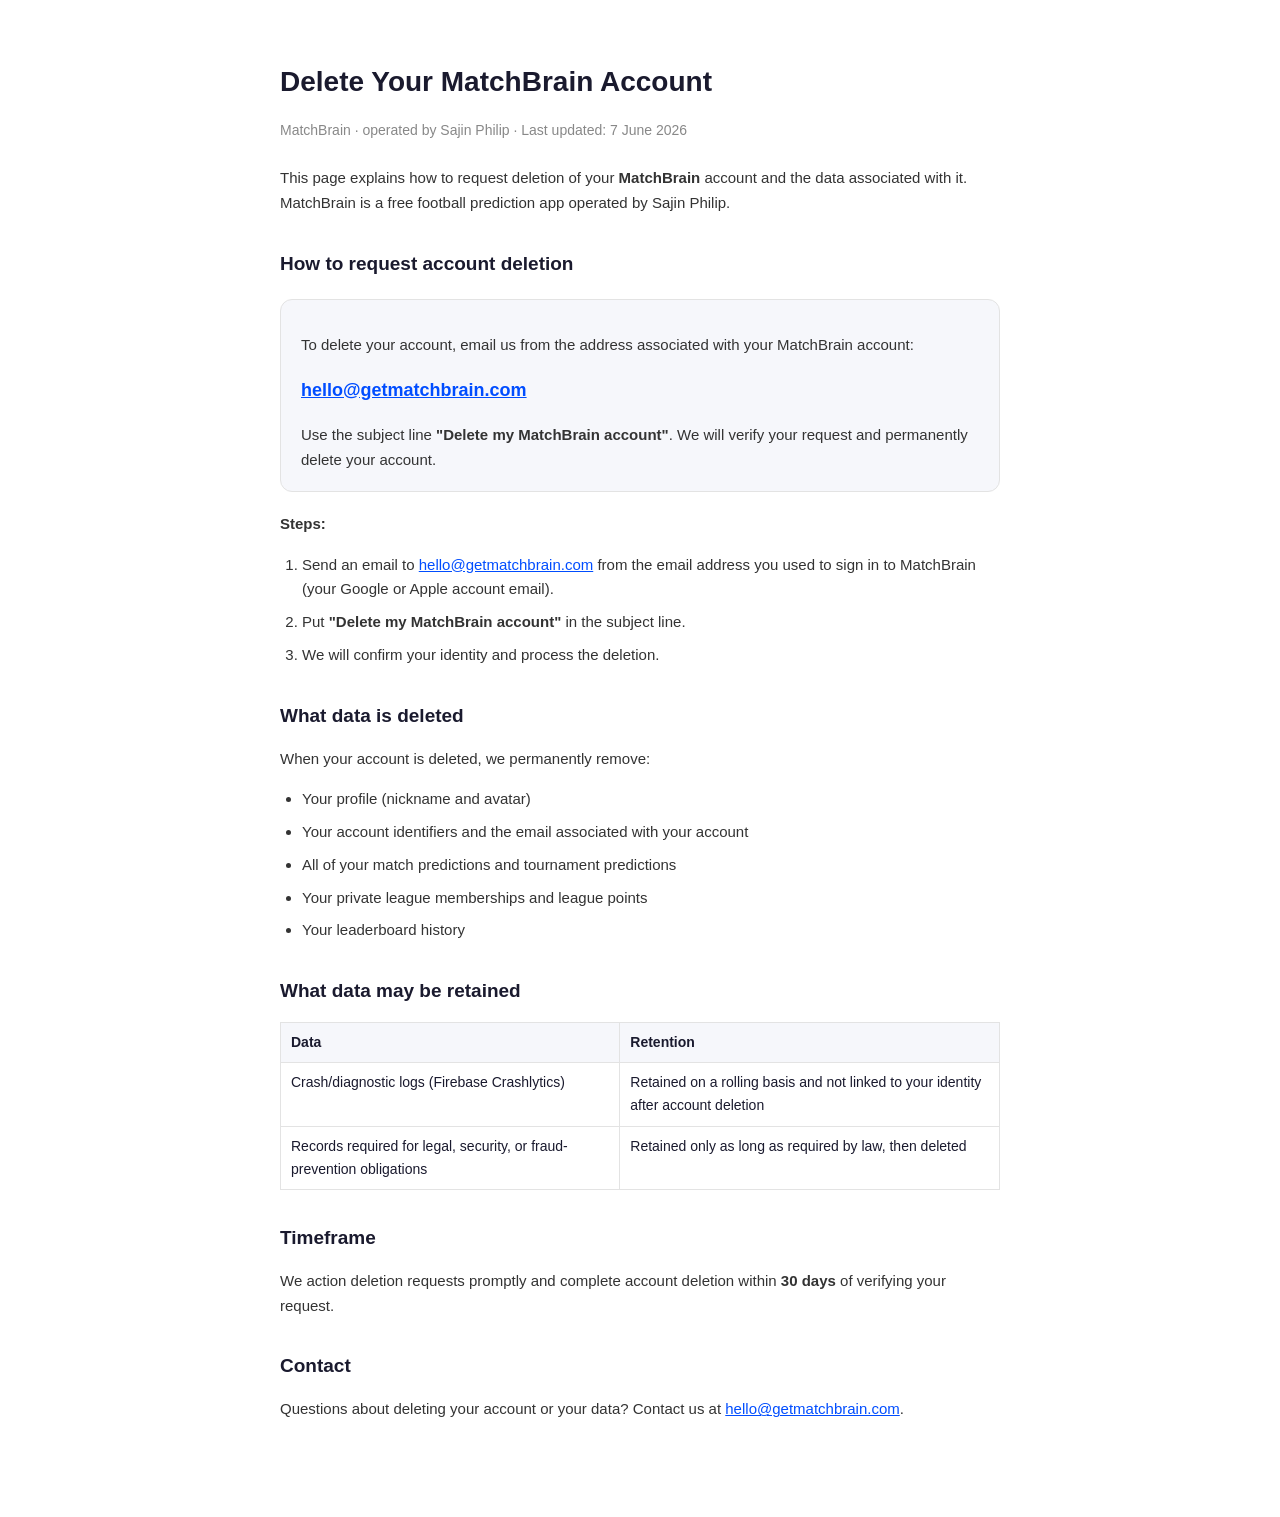
==== delete-account.html @ 0c8acd4b "Add account deletion request page (Google Play requirement)" ====
<!DOCTYPE html>
<html lang="en">
<head>
<meta charset="UTF-8">
<meta name="viewport" content="width=device-width, initial-scale=1.0">
<title>Delete Your Account — MatchBrain</title>
<style>
  body { font-family: -apple-system, BlinkMacSystemFont, "Segoe UI", Roboto, Helvetica, Arial, sans-serif; line-height: 1.65; color: #1a1a2e; max-width: 720px; margin: 0 auto; padding: 40px 24px 80px; }
  h1 { font-size: 28px; font-weight: 800; margin-bottom: 6px; }
  h2 { font-size: 19px; font-weight: 700; margin-top: 32px; }
  p, li { font-size: 15px; color: #333; }
  ul, ol { padding-left: 22px; }
  li { margin-bottom: 8px; }
  .meta { color: #888; font-size: 14px; margin-bottom: 24px; }
  a { color: #004DFF; }
  .box { background: #f6f7fb; border: 1px solid #e3e3e3; border-radius: 12px; padding: 18px 20px; margin: 20px 0; }
  .email { font-size: 18px; font-weight: 700; }
  table { border-collapse: collapse; width: 100%; margin: 14px 0; font-size: 14px; }
  th, td { border: 1px solid #e3e3e3; padding: 8px 10px; text-align: left; vertical-align: top; }
  th { background: #f6f7fb; font-weight: 700; }
</style>
</head>
<body>

<h1>Delete Your MatchBrain Account</h1>
<p class="meta">MatchBrain &middot; operated by Sajin Philip &middot; Last updated: 7 June 2026</p>

<p>This page explains how to request deletion of your <strong>MatchBrain</strong> account and the data associated with it. MatchBrain is a free football prediction app operated by Sajin Philip.</p>

<h2>How to request account deletion</h2>
<div class="box">
  <p>To delete your account, email us from the address associated with your MatchBrain account:</p>
  <p class="email"><a href="mailto:hello@getmatchbrain.com?subject=Delete%20my%20MatchBrain%20account">hello@getmatchbrain.com</a></p>
  <p style="margin-bottom:0;">Use the subject line <strong>"Delete my MatchBrain account"</strong>. We will verify your request and permanently delete your account.</p>
</div>

<p><strong>Steps:</strong></p>
<ol>
  <li>Send an email to <a href="mailto:hello@getmatchbrain.com">hello@getmatchbrain.com</a> from the email address you used to sign in to MatchBrain (your Google or Apple account email).</li>
  <li>Put <strong>"Delete my MatchBrain account"</strong> in the subject line.</li>
  <li>We will confirm your identity and process the deletion.</li>
</ol>

<h2>What data is deleted</h2>
<p>When your account is deleted, we permanently remove:</p>
<ul>
  <li>Your profile (nickname and avatar)</li>
  <li>Your account identifiers and the email associated with your account</li>
  <li>All of your match predictions and tournament predictions</li>
  <li>Your private league memberships and league points</li>
  <li>Your leaderboard history</li>
</ul>

<h2>What data may be retained</h2>
<table>
  <tr><th>Data</th><th>Retention</th></tr>
  <tr><td>Crash/diagnostic logs (Firebase Crashlytics)</td><td>Retained on a rolling basis and not linked to your identity after account deletion</td></tr>
  <tr><td>Records required for legal, security, or fraud-prevention obligations</td><td>Retained only as long as required by law, then deleted</td></tr>
</table>

<h2>Timeframe</h2>
<p>We action deletion requests promptly and complete account deletion within <strong>30 days</strong> of verifying your request.</p>

<h2>Contact</h2>
<p>Questions about deleting your account or your data? Contact us at <a href="mailto:hello@getmatchbrain.com">hello@getmatchbrain.com</a>.</p>

</body>
</html>
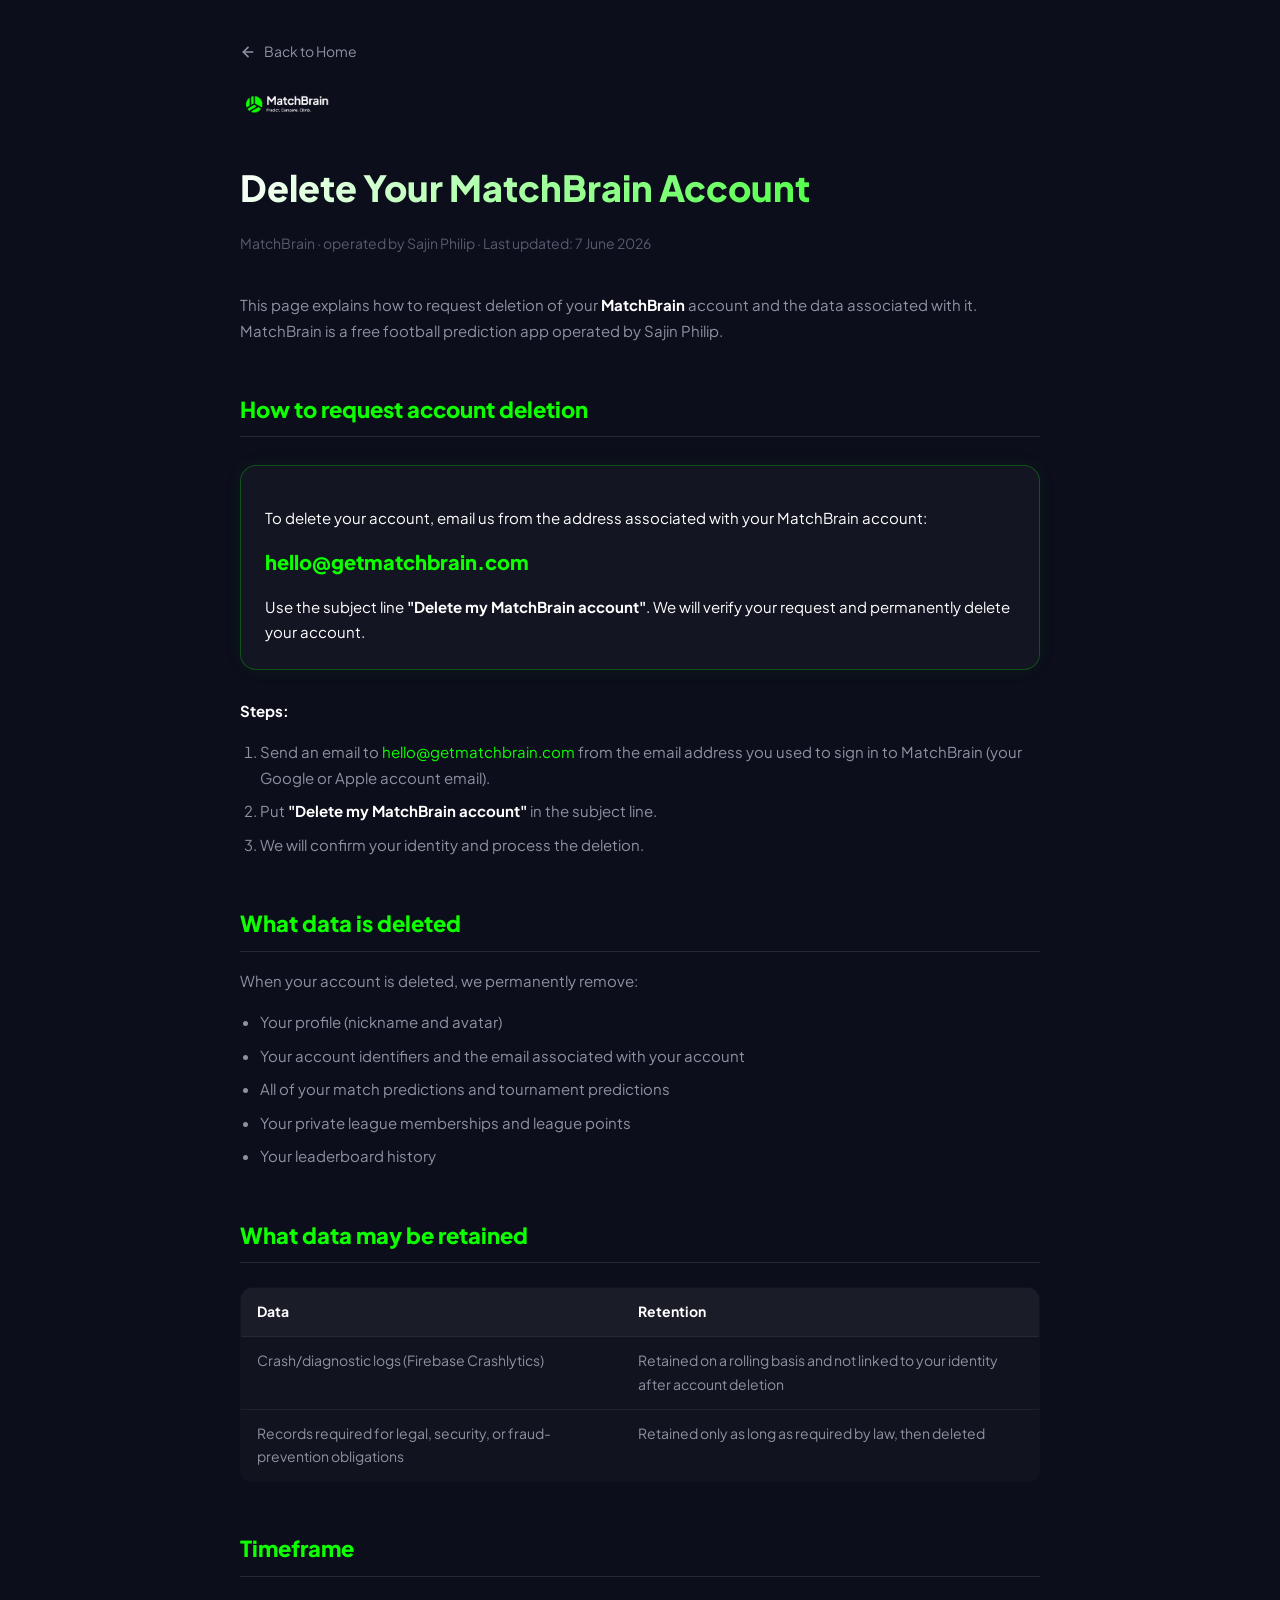
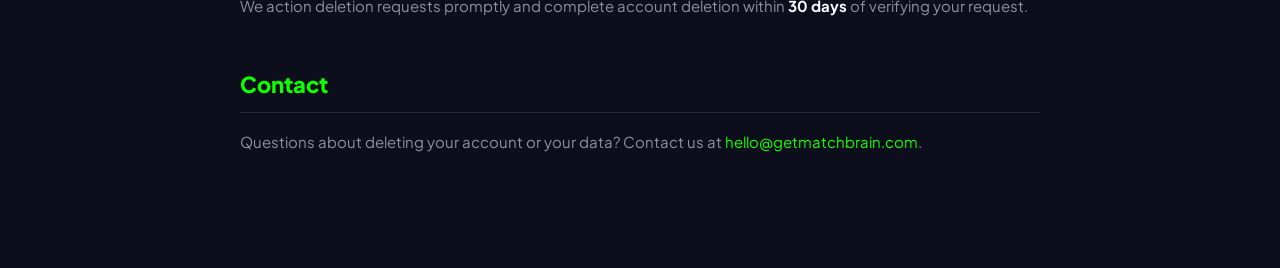
==== commit 1962fee3: "Redesign website to match mobile-first screenshot layout with Plus Jakarta Sans font" ====
--- a/delete-account.html
+++ b/delete-account.html
@@ -5,22 +5,148 @@
 <meta name="viewport" content="width=device-width, initial-scale=1.0">
 <title>Delete Your Account — MatchBrain</title>
 <style>
-  body { font-family: -apple-system, BlinkMacSystemFont, "Segoe UI", Roboto, Helvetica, Arial, sans-serif; line-height: 1.65; color: #1a1a2e; max-width: 720px; margin: 0 auto; padding: 40px 24px 80px; }
-  h1 { font-size: 28px; font-weight: 800; margin-bottom: 6px; }
-  h2 { font-size: 19px; font-weight: 700; margin-top: 32px; }
-  p, li { font-size: 15px; color: #333; }
-  ul, ol { padding-left: 22px; }
-  li { margin-bottom: 8px; }
-  .meta { color: #888; font-size: 14px; margin-bottom: 24px; }
-  a { color: #004DFF; }
-  .box { background: #f6f7fb; border: 1px solid #e3e3e3; border-radius: 12px; padding: 18px 20px; margin: 20px 0; }
-  .email { font-size: 18px; font-weight: 700; }
-  table { border-collapse: collapse; width: 100%; margin: 14px 0; font-size: 14px; }
-  th, td { border: 1px solid #e3e3e3; padding: 8px 10px; text-align: left; vertical-align: top; }
-  th { background: #f6f7fb; font-weight: 700; }
+  @import url('https://fonts.googleapis.com/css2?family=Plus+Jakarta+Sans:wght@300;400;500;600;700;800;900&display=swap');
+  body {
+    font-family: 'Plus Jakarta Sans', -apple-system, BlinkMacSystemFont, "Segoe UI", Roboto, sans-serif;
+    line-height: 1.7;
+    background-color: #0C0E1B;
+    color: #FFFFFF;
+    max-width: 800px;
+    margin: 0 auto;
+    padding: 40px 24px 100px;
+  }
+  .header-logo {
+    display: block;
+    margin-bottom: 30px;
+  }
+  .header-logo img {
+    height: 32px;
+    width: auto;
+  }
+  h1 {
+    font-size: 36px;
+    font-weight: 900;
+    margin-bottom: 6px;
+    background: linear-gradient(135deg, #FFFFFF, #0DFF00);
+    -webkit-background-clip: text;
+    -webkit-text-fill-color: transparent;
+    background-clip: text;
+  }
+  h2 {
+    font-size: 22px;
+    font-weight: 800;
+    margin-top: 48px;
+    margin-bottom: 16px;
+    color: #0DFF00;
+    border-bottom: 1px solid rgba(255, 255, 255, 0.1);
+    padding-bottom: 8px;
+  }
+  p, li {
+    font-size: 15px;
+    color: #8F91A2;
+    margin-bottom: 14px;
+  }
+  strong {
+    color: #FFFFFF;
+  }
+  ul, ol {
+    padding-left: 20px;
+    margin-bottom: 24px;
+  }
+  li {
+    margin-bottom: 8px;
+  }
+  .meta {
+    color: #575A6E;
+    font-size: 14px;
+    margin-bottom: 36px;
+  }
+  a {
+    color: #0DFF00;
+    text-decoration: none;
+    transition: all 0.3s ease;
+  }
+  a:hover {
+    text-decoration: underline;
+    color: #FFFFFF;
+  }
+  .box {
+    background: rgba(255, 255, 255, 0.03);
+    border: 1px solid rgba(13, 255, 0, 0.25);
+    box-shadow: 0 0 20px rgba(13, 255, 0, 0.05);
+    border-radius: 16px;
+    padding: 24px;
+    margin: 28px 0;
+  }
+  .box p {
+    color: #FFFFFF;
+  }
+  .email {
+    font-size: 20px;
+    font-weight: 800;
+    margin: 12px 0;
+  }
+  .email a {
+    color: #0DFF00;
+  }
+  .email a:hover {
+    color: #FFFFFF;
+  }
+  .back-btn {
+    display: inline-flex;
+    align-items: center;
+    gap: 8px;
+    color: #8F91A2;
+    text-decoration: none;
+    font-size: 14px;
+    margin-bottom: 24px;
+    transition: all 0.3s ease;
+  }
+  .back-btn:hover {
+    color: #0DFF00;
+  }
+  table {
+    border-collapse: collapse;
+    width: 100%;
+    margin: 24px 0;
+    font-size: 14px;
+    background: rgba(255, 255, 255, 0.02);
+    border-radius: 12px;
+    overflow: hidden;
+    border: 1px solid rgba(255, 255, 255, 0.06);
+  }
+  th, td {
+    padding: 12px 16px;
+    text-align: left;
+    vertical-align: top;
+    border-bottom: 1px solid rgba(255, 255, 255, 0.06);
+  }
+  th {
+    background: rgba(255, 255, 255, 0.04);
+    font-weight: 700;
+    color: #FFFFFF;
+  }
+  tr:last-child td {
+    border-bottom: none;
+  }
+  td {
+    color: #8F91A2;
+  }
 </style>
 </head>
 <body>
+
+<a href="index.html" class="back-btn">
+  <svg width="16" height="16" viewBox="0 0 24 24" fill="none" stroke="currentColor" stroke-width="2.5" stroke-linecap="round" stroke-linejoin="round">
+    <line x1="19" y1="12" x2="5" y2="12"></line>
+    <polyline points="12 19 5 12 12 5"></polyline>
+  </svg>
+  Back to Home
+</a>
+
+<a href="index.html" class="header-logo">
+  <img src="Images/Logo on dark bg.png" alt="MatchBrain Logo">
+</a>
 
 <h1>Delete Your MatchBrain Account</h1>
 <p class="meta">MatchBrain &middot; operated by Sajin Philip &middot; Last updated: 7 June 2026</p>
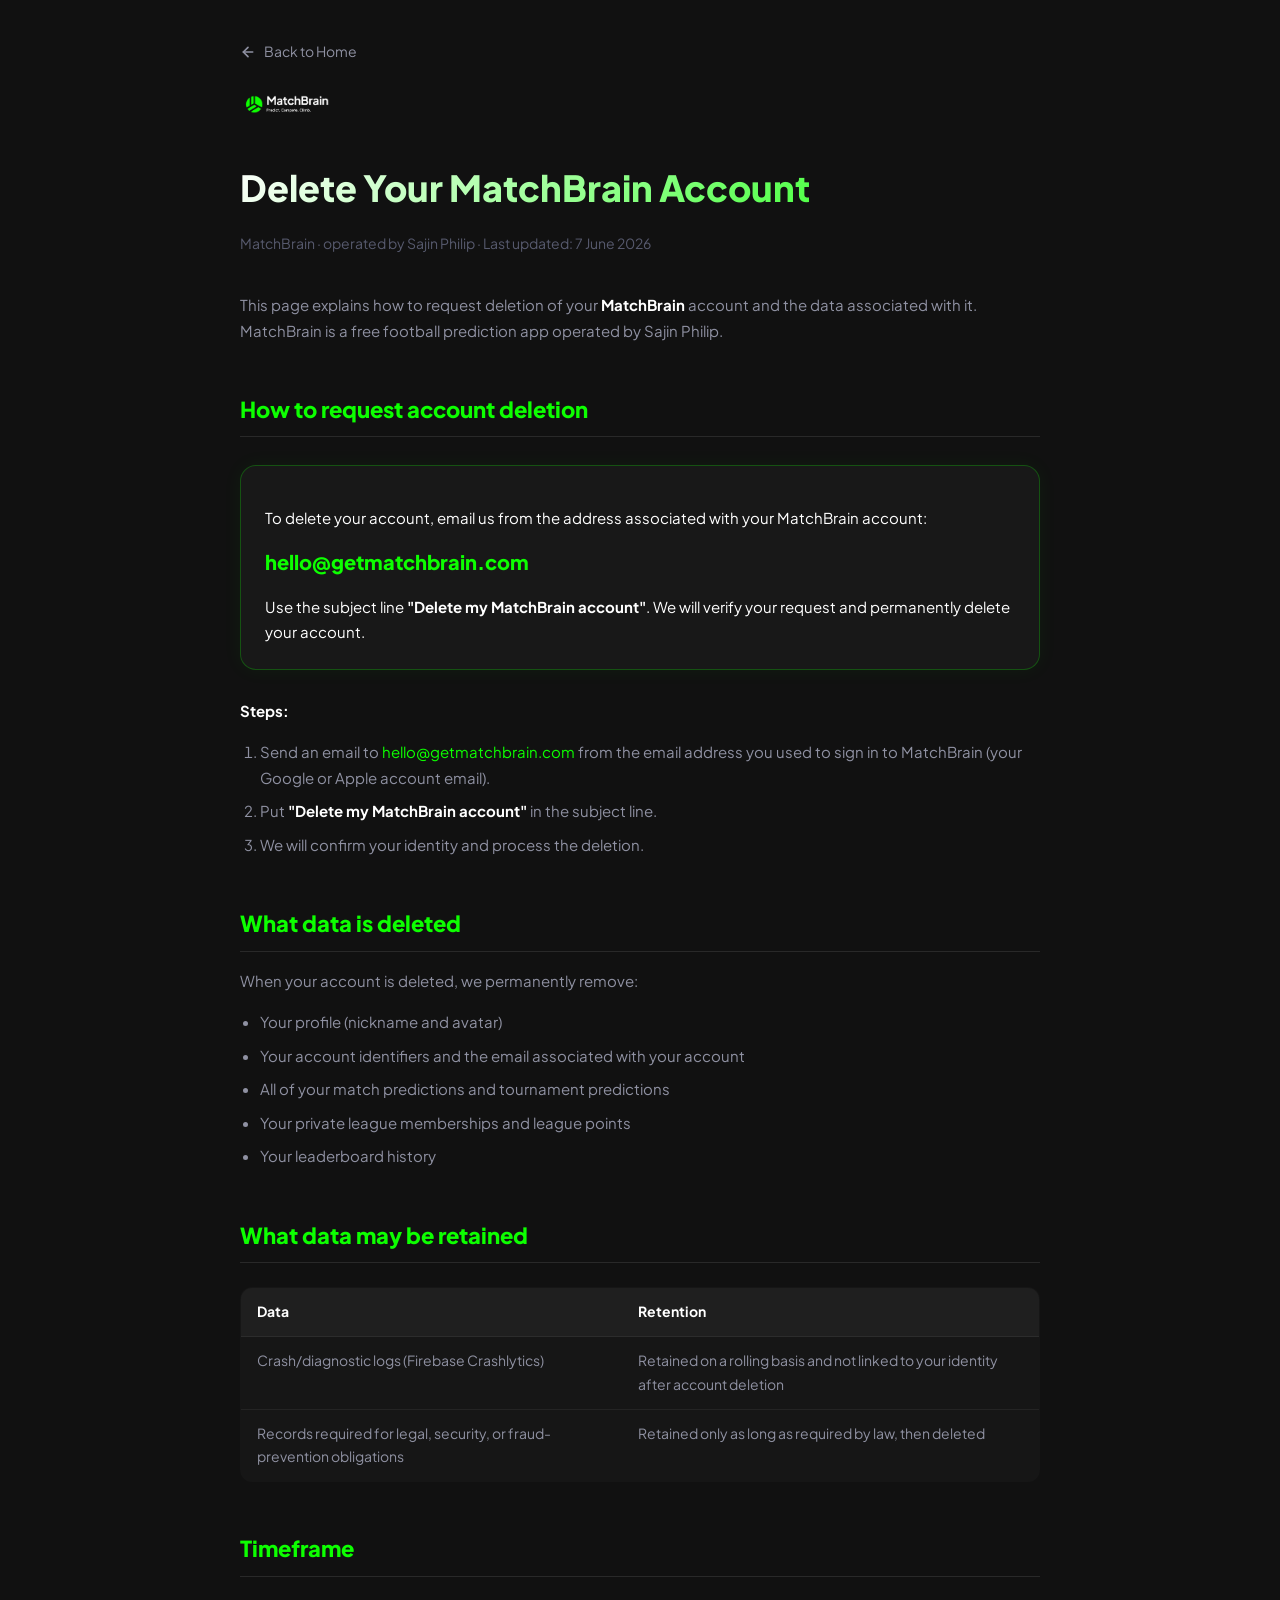
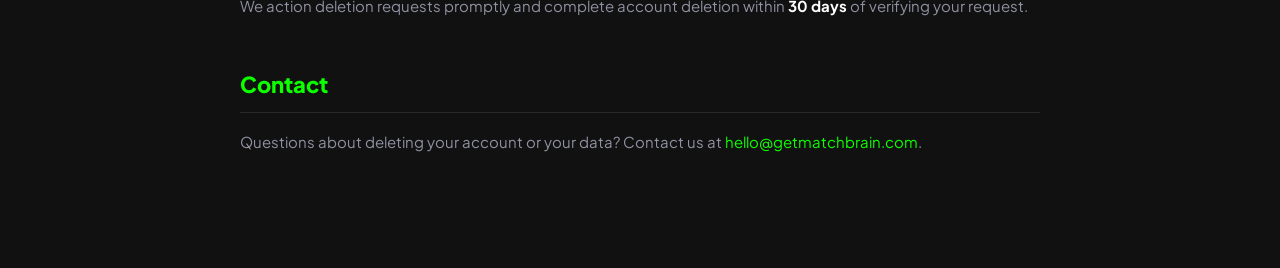
==== commit 5593508f: "Refine layout: use dark grey background, make stadium image 100% on mobile, remove column icons and " ====
--- a/delete-account.html
+++ b/delete-account.html
@@ -9,7 +9,7 @@
   body {
     font-family: 'Plus Jakarta Sans', -apple-system, BlinkMacSystemFont, "Segoe UI", Roboto, sans-serif;
     line-height: 1.7;
-    background-color: #0C0E1B;
+    background-color: #111111;
     color: #FFFFFF;
     max-width: 800px;
     margin: 0 auto;
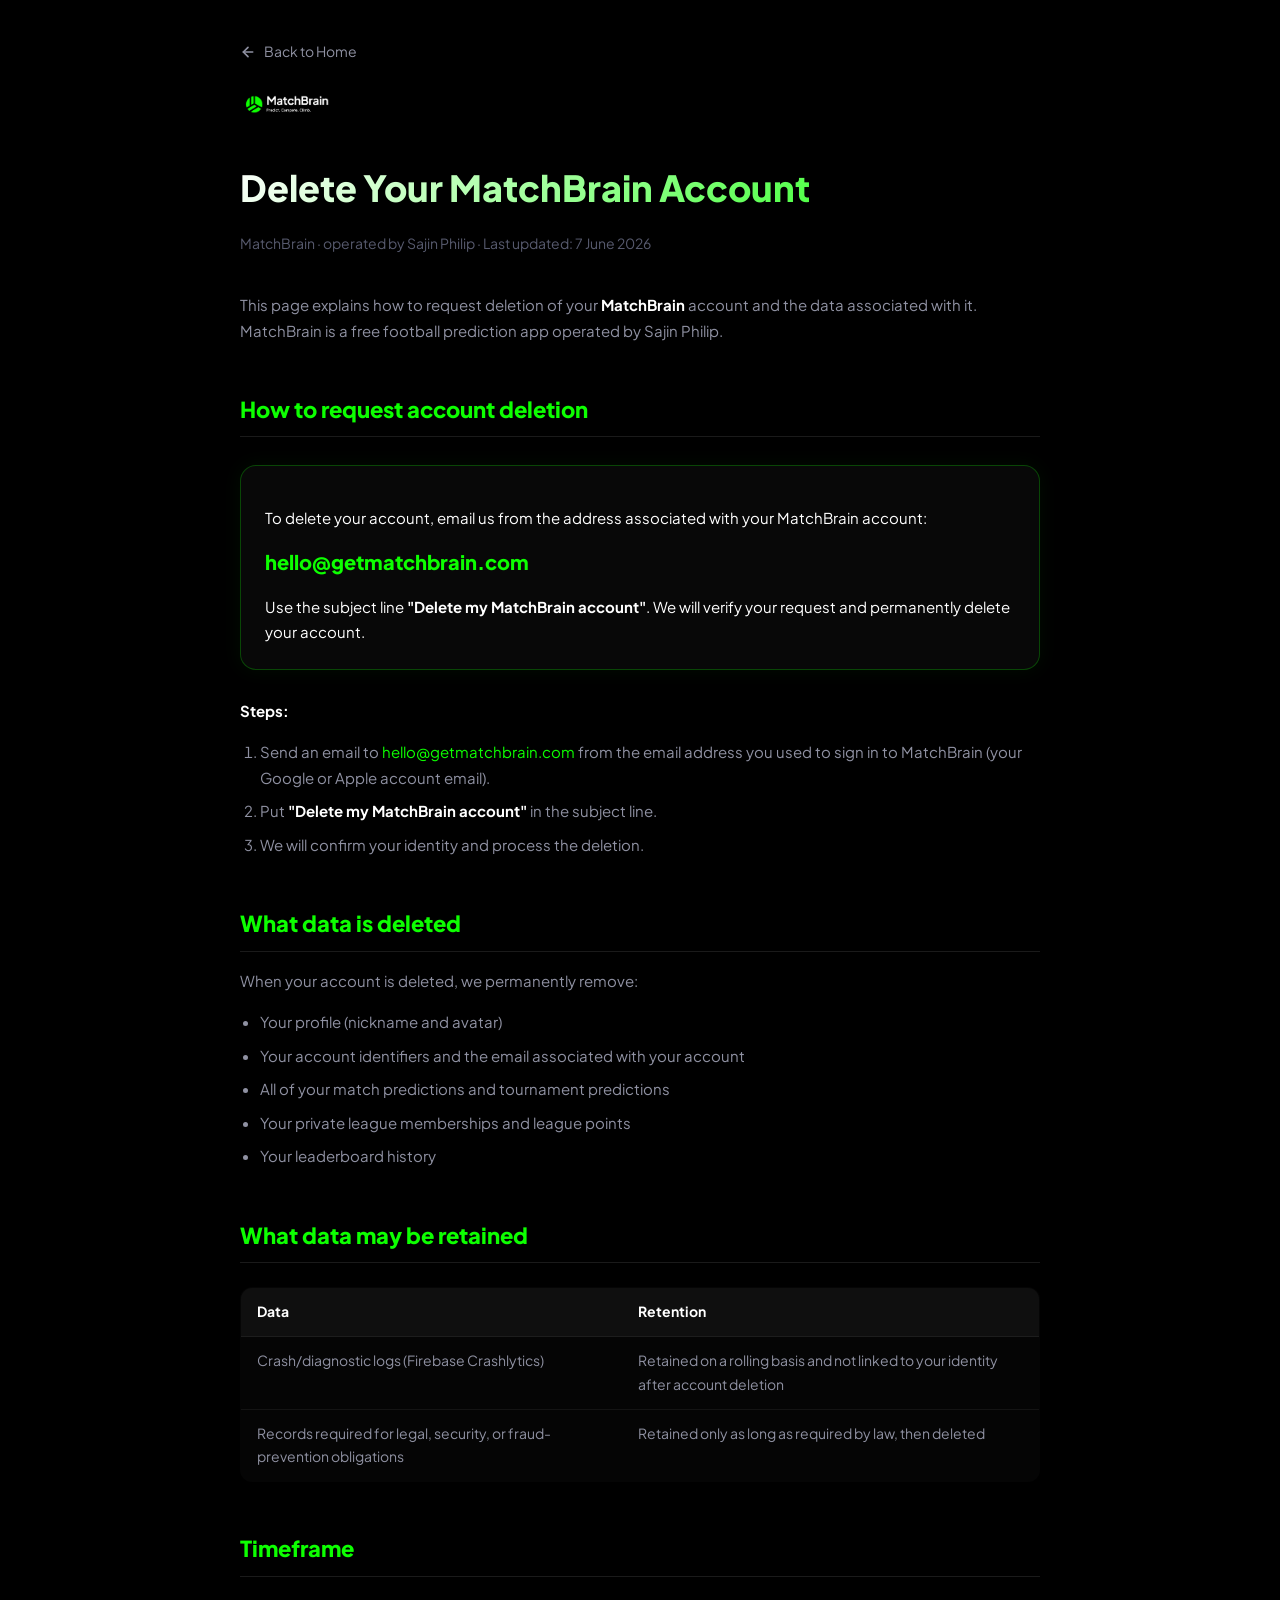
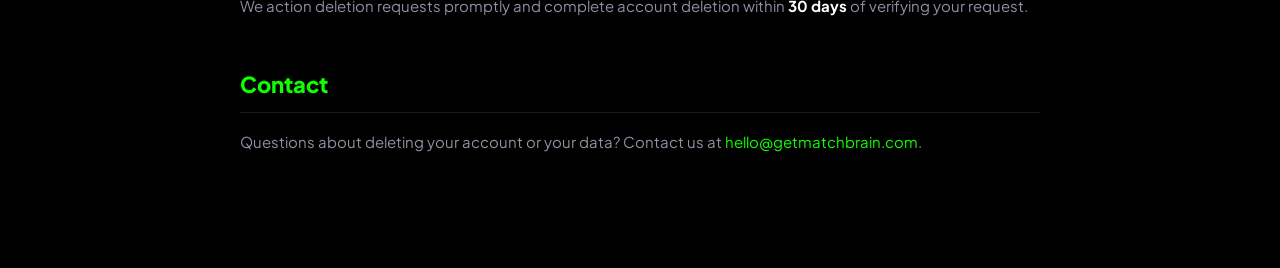
==== commit 827069f1: "Set global background color to #000000 (pure black) in all pages" ====
--- a/delete-account.html
+++ b/delete-account.html
@@ -9,7 +9,7 @@
   body {
     font-family: 'Plus Jakarta Sans', -apple-system, BlinkMacSystemFont, "Segoe UI", Roboto, sans-serif;
     line-height: 1.7;
-    background-color: #111111;
+    background-color: #000000;
     color: #FFFFFF;
     max-width: 800px;
     margin: 0 auto;
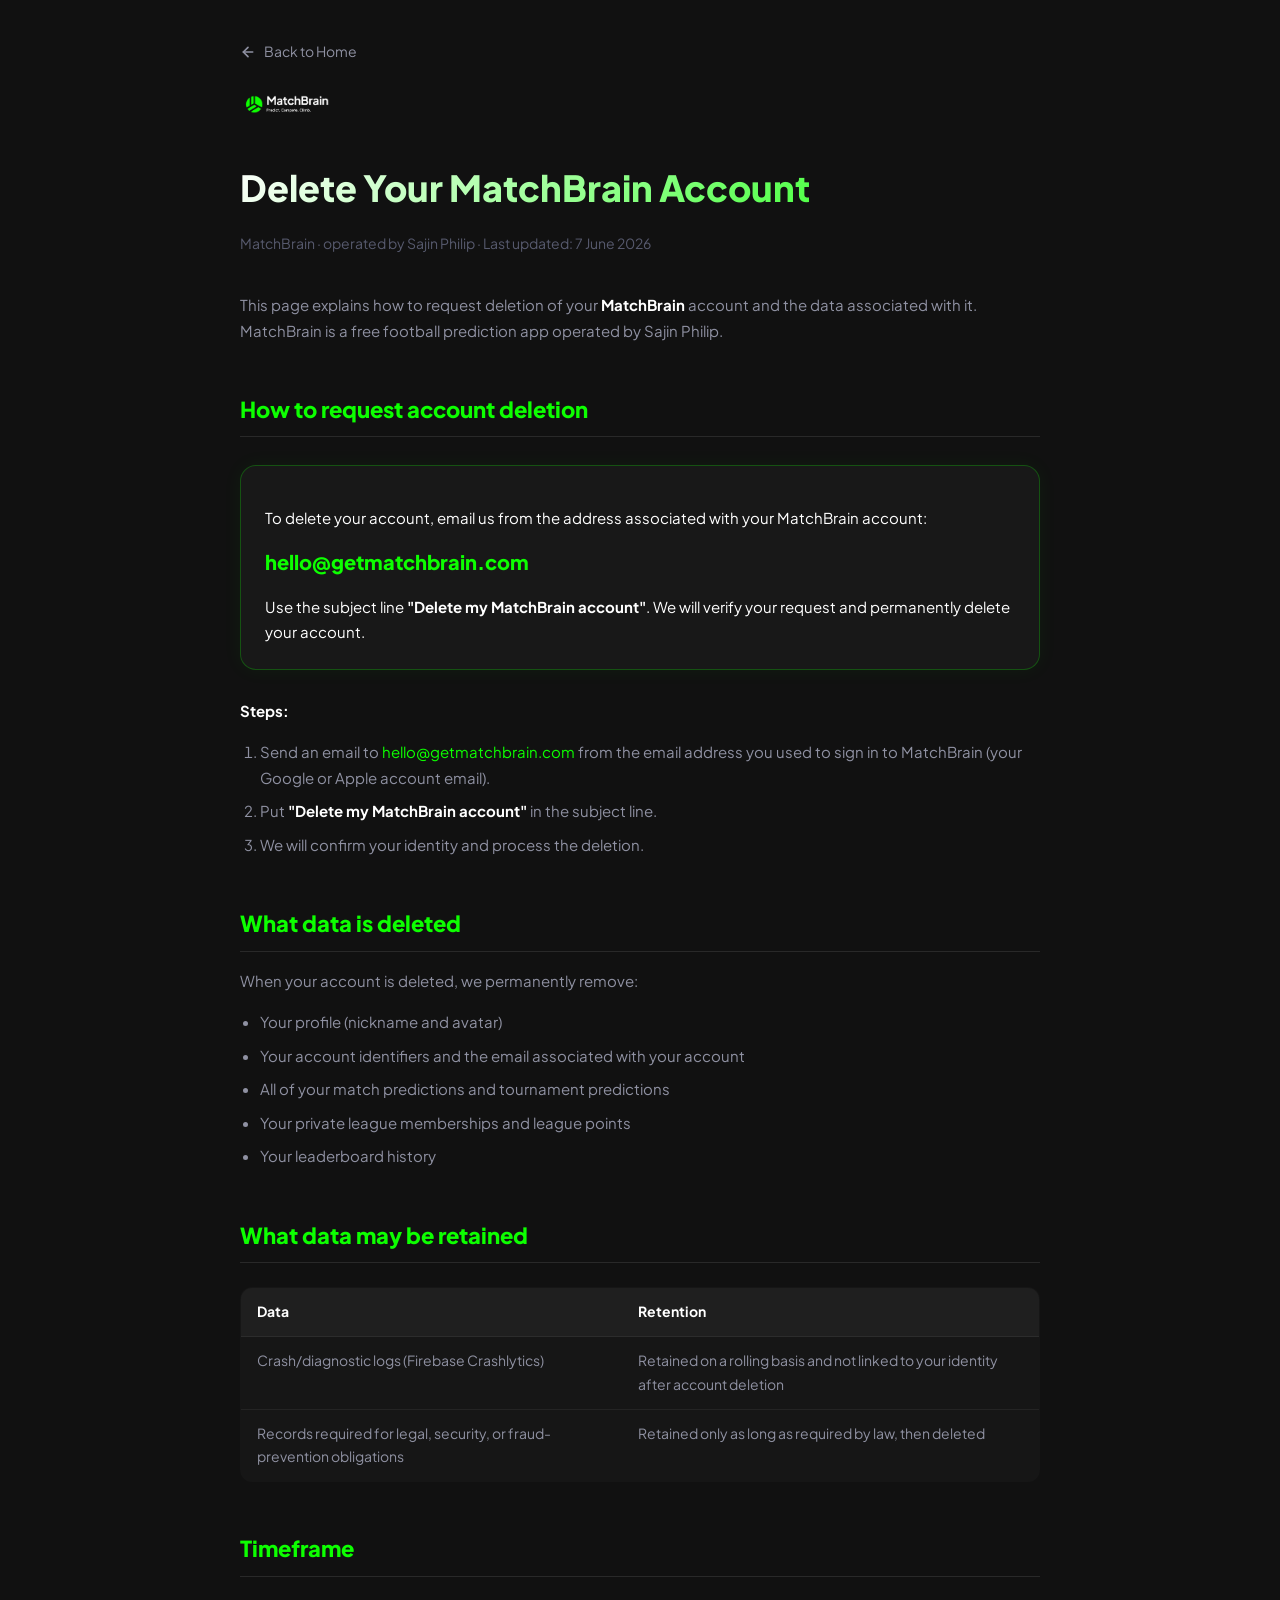
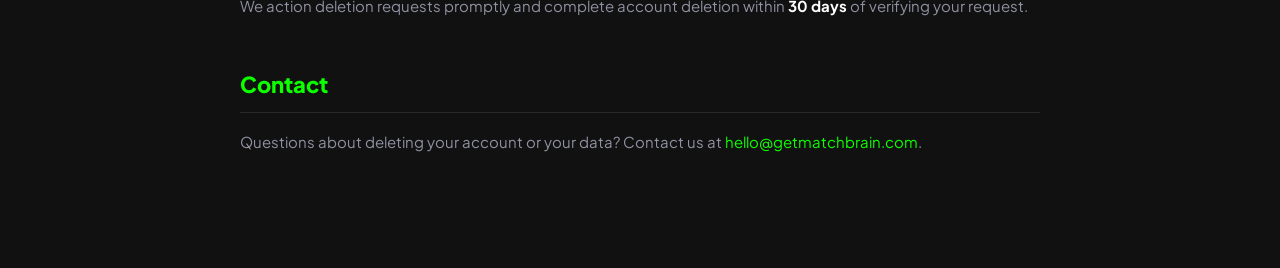
==== commit 30e0b70c: "Revert background color back to #111111 (dark grey) on all pages" ====
--- a/delete-account.html
+++ b/delete-account.html
@@ -9,7 +9,7 @@
   body {
     font-family: 'Plus Jakarta Sans', -apple-system, BlinkMacSystemFont, "Segoe UI", Roboto, sans-serif;
     line-height: 1.7;
-    background-color: #000000;
+    background-color: #111111;
     color: #FFFFFF;
     max-width: 800px;
     margin: 0 auto;
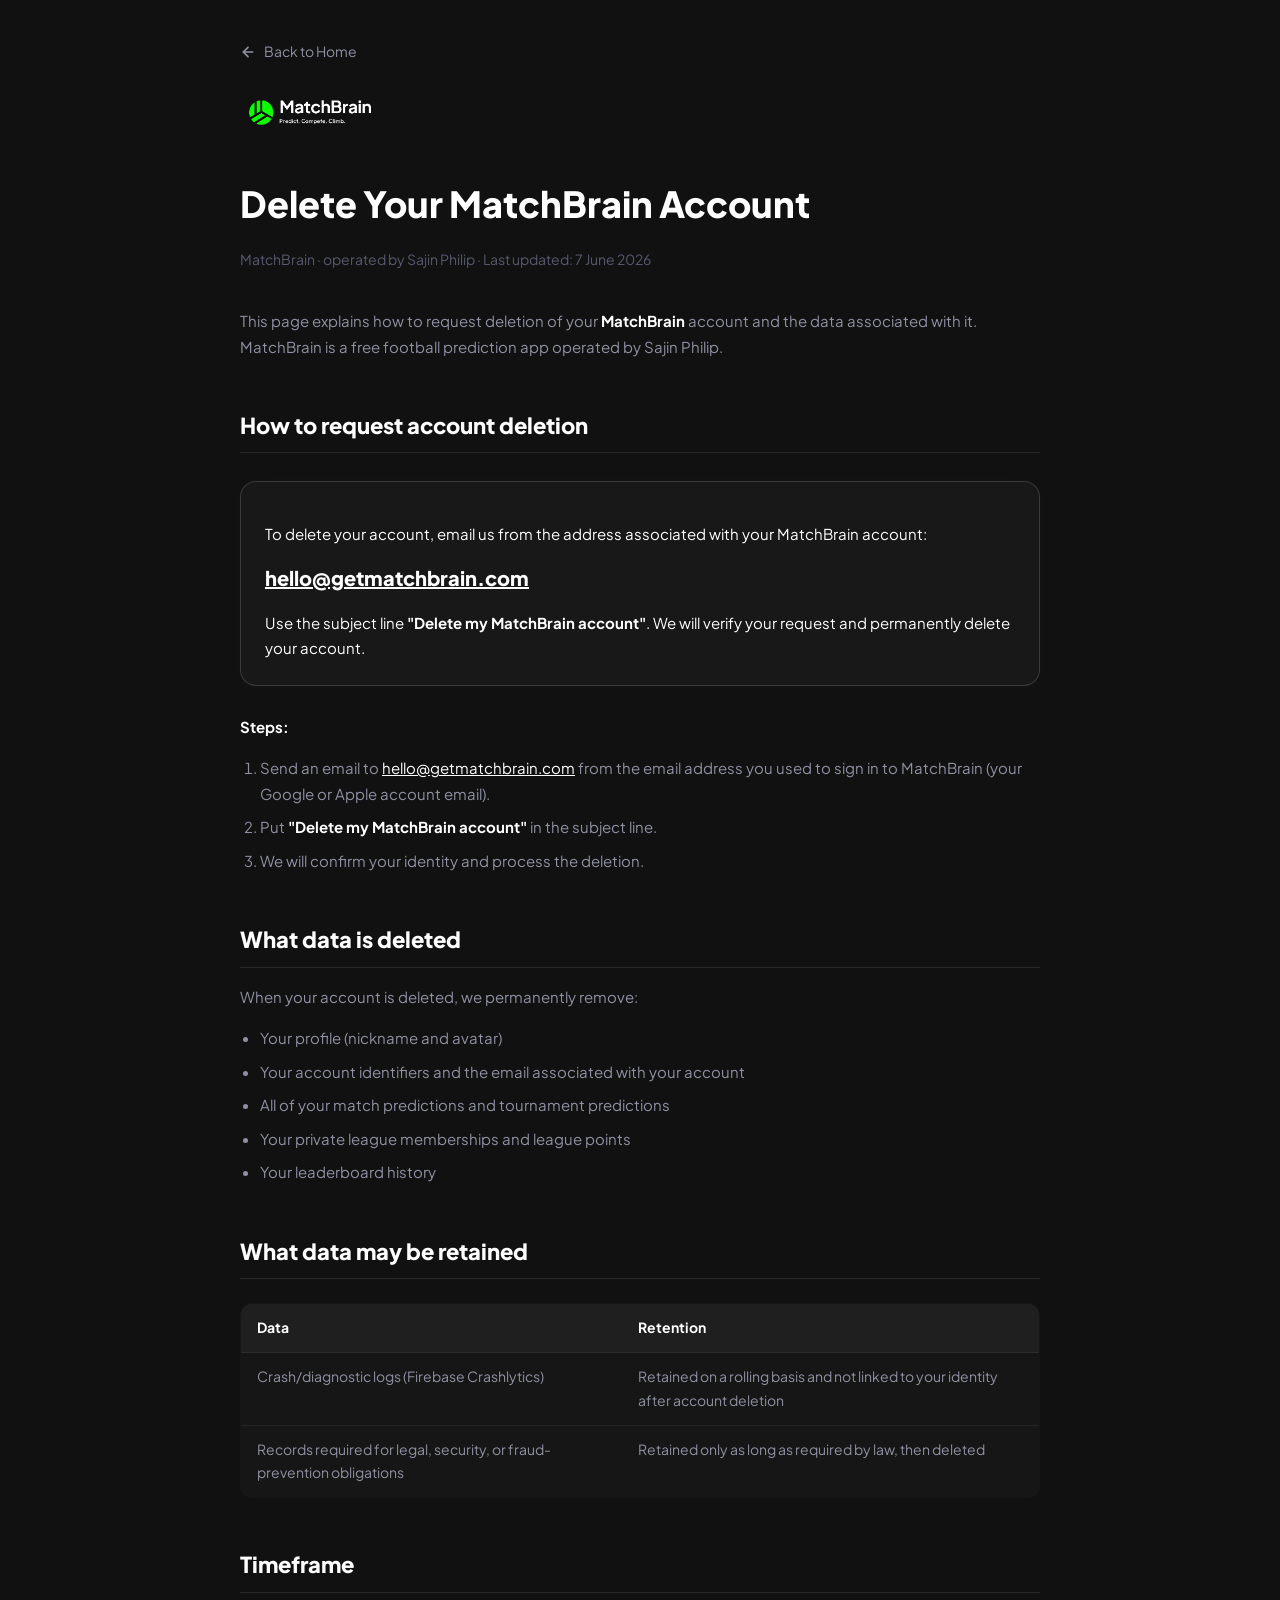
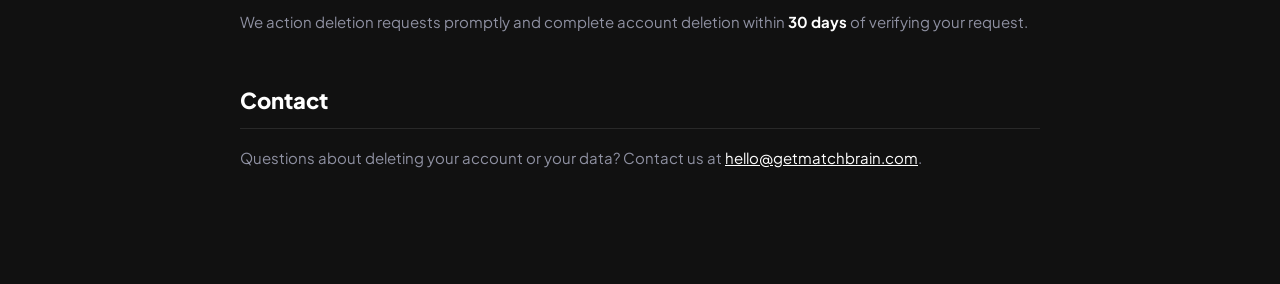
==== commit 18552518: "Enlarge homepage header logo and style privacy and delete-account inner pages to use clean monochrom" ====
--- a/delete-account.html
+++ b/delete-account.html
@@ -20,24 +20,21 @@
     margin-bottom: 30px;
   }
   .header-logo img {
-    height: 32px;
+    height: 48px;
     width: auto;
   }
   h1 {
     font-size: 36px;
     font-weight: 900;
     margin-bottom: 6px;
-    background: linear-gradient(135deg, #FFFFFF, #0DFF00);
-    -webkit-background-clip: text;
-    -webkit-text-fill-color: transparent;
-    background-clip: text;
+    color: #FFFFFF;
   }
   h2 {
     font-size: 22px;
     font-weight: 800;
     margin-top: 48px;
     margin-bottom: 16px;
-    color: #0DFF00;
+    color: #FFFFFF;
     border-bottom: 1px solid rgba(255, 255, 255, 0.1);
     padding-bottom: 8px;
   }
@@ -62,18 +59,17 @@
     margin-bottom: 36px;
   }
   a {
-    color: #0DFF00;
-    text-decoration: none;
+    color: #FFFFFF;
+    text-decoration: underline;
     transition: all 0.3s ease;
   }
   a:hover {
-    text-decoration: underline;
-    color: #FFFFFF;
+    opacity: 0.8;
   }
   .box {
     background: rgba(255, 255, 255, 0.03);
-    border: 1px solid rgba(13, 255, 0, 0.25);
-    box-shadow: 0 0 20px rgba(13, 255, 0, 0.05);
+    border: 1px solid rgba(255, 255, 255, 0.15);
+    box-shadow: 0 0 20px rgba(255, 255, 255, 0.02);
     border-radius: 16px;
     padding: 24px;
     margin: 28px 0;
@@ -87,10 +83,10 @@
     margin: 12px 0;
   }
   .email a {
-    color: #0DFF00;
+    color: #FFFFFF;
   }
   .email a:hover {
-    color: #FFFFFF;
+    opacity: 0.8;
   }
   .back-btn {
     display: inline-flex;
@@ -103,7 +99,7 @@
     transition: all 0.3s ease;
   }
   .back-btn:hover {
-    color: #0DFF00;
+    color: #FFFFFF;
   }
   table {
     border-collapse: collapse;
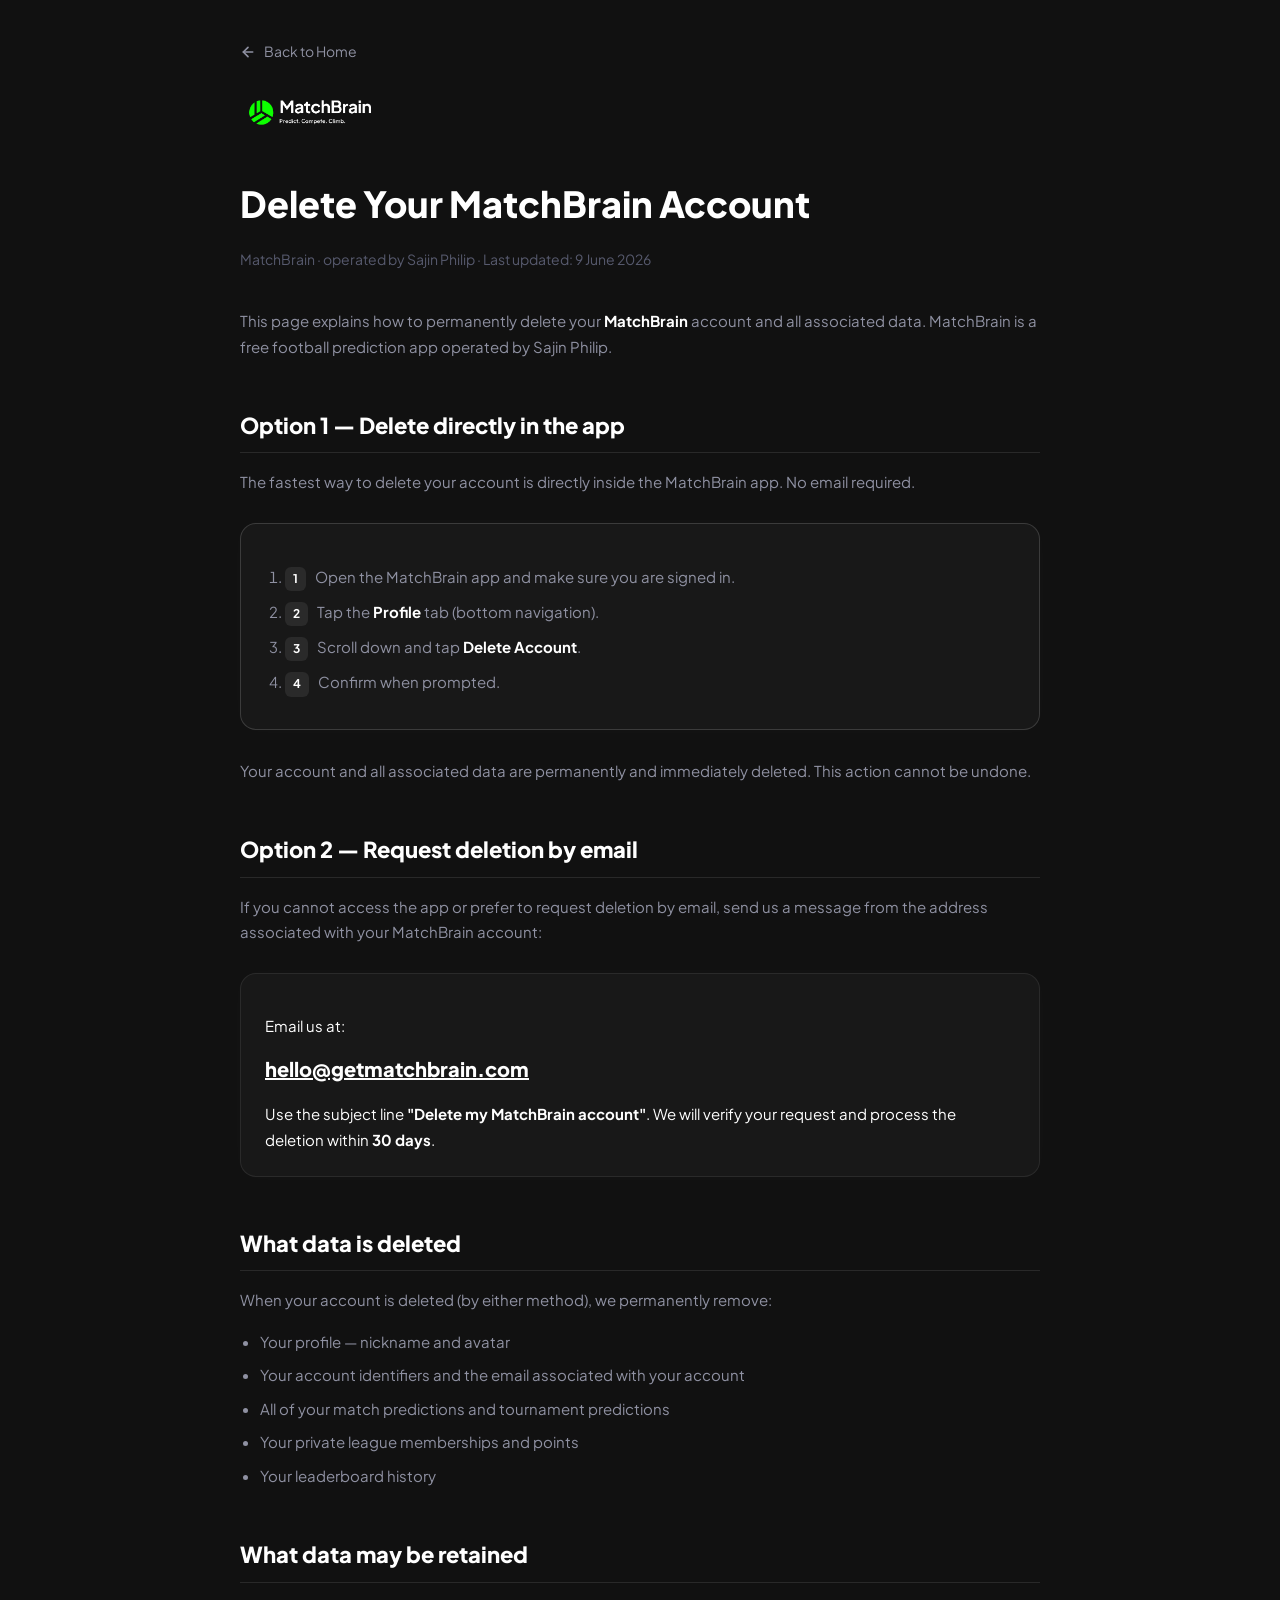
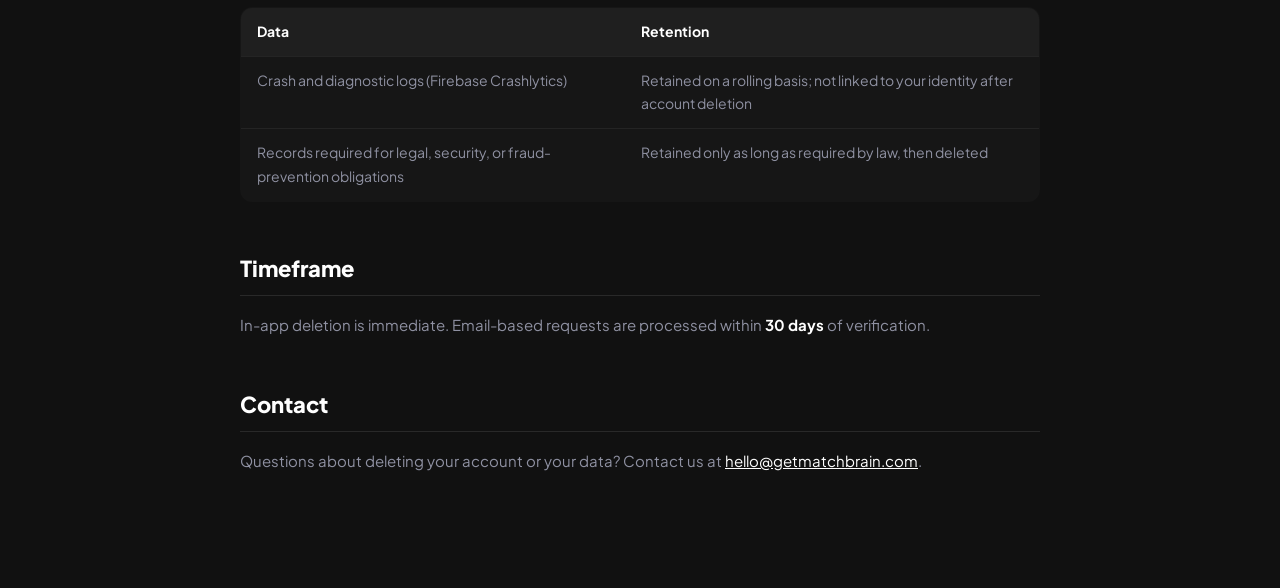
==== commit 3931bd85: "Update privacy and delete-account pages, and add terms of service" ====
--- a/delete-account.html
+++ b/delete-account.html
@@ -77,6 +77,9 @@
   .box p {
     color: #FFFFFF;
   }
+  .box.alt {
+    border-color: rgba(255, 255, 255, 0.08);
+  }
   .email {
     font-size: 20px;
     font-weight: 800;
@@ -128,6 +131,17 @@
   td {
     color: #8F91A2;
   }
+  .step-label {
+    display: inline-block;
+    background: rgba(255,255,255,0.08);
+    color: #FFFFFF;
+    font-size: 12px;
+    font-weight: 700;
+    border-radius: 6px;
+    padding: 2px 8px;
+    margin-right: 6px;
+    vertical-align: middle;
+  }
 </style>
 </head>
 <body>
@@ -145,43 +159,49 @@
 </a>
 
 <h1>Delete Your MatchBrain Account</h1>
-<p class="meta">MatchBrain &middot; operated by Sajin Philip &middot; Last updated: 7 June 2026</p>
-
-<p>This page explains how to request deletion of your <strong>MatchBrain</strong> account and the data associated with it. MatchBrain is a free football prediction app operated by Sajin Philip.</p>
-
-<h2>How to request account deletion</h2>
+<p class="meta">MatchBrain &middot; operated by Sajin Philip &middot; Last updated: 9 June 2026</p>
+
+<p>This page explains how to permanently delete your <strong>MatchBrain</strong> account and all associated data. MatchBrain is a free football prediction app operated by Sajin Philip.</p>
+
+<h2>Option 1 — Delete directly in the app</h2>
+<p>The fastest way to delete your account is directly inside the MatchBrain app. No email required.</p>
 <div class="box">
-  <p>To delete your account, email us from the address associated with your MatchBrain account:</p>
+  <ol style="margin-bottom:0;">
+    <li><span class="step-label">1</span> Open the MatchBrain app and make sure you are signed in.</li>
+    <li><span class="step-label">2</span> Tap the <strong>Profile</strong> tab (bottom navigation).</li>
+    <li><span class="step-label">3</span> Scroll down and tap <strong>Delete Account</strong>.</li>
+    <li><span class="step-label">4</span> Confirm when prompted.</li>
+  </ol>
+</div>
+<p>Your account and all associated data are permanently and immediately deleted. This action cannot be undone.</p>
+
+<h2>Option 2 — Request deletion by email</h2>
+<p>If you cannot access the app or prefer to request deletion by email, send us a message from the address associated with your MatchBrain account:</p>
+<div class="box alt">
+  <p>Email us at:</p>
   <p class="email"><a href="mailto:hello@getmatchbrain.com?subject=Delete%20my%20MatchBrain%20account">hello@getmatchbrain.com</a></p>
-  <p style="margin-bottom:0;">Use the subject line <strong>"Delete my MatchBrain account"</strong>. We will verify your request and permanently delete your account.</p>
+  <p style="margin-bottom:0;">Use the subject line <strong>"Delete my MatchBrain account"</strong>. We will verify your request and process the deletion within <strong>30 days</strong>.</p>
 </div>
 
-<p><strong>Steps:</strong></p>
-<ol>
-  <li>Send an email to <a href="mailto:hello@getmatchbrain.com">hello@getmatchbrain.com</a> from the email address you used to sign in to MatchBrain (your Google or Apple account email).</li>
-  <li>Put <strong>"Delete my MatchBrain account"</strong> in the subject line.</li>
-  <li>We will confirm your identity and process the deletion.</li>
-</ol>
-
 <h2>What data is deleted</h2>
-<p>When your account is deleted, we permanently remove:</p>
+<p>When your account is deleted (by either method), we permanently remove:</p>
 <ul>
-  <li>Your profile (nickname and avatar)</li>
+  <li>Your profile — nickname and avatar</li>
   <li>Your account identifiers and the email associated with your account</li>
   <li>All of your match predictions and tournament predictions</li>
-  <li>Your private league memberships and league points</li>
+  <li>Your private league memberships and points</li>
   <li>Your leaderboard history</li>
 </ul>
 
 <h2>What data may be retained</h2>
 <table>
   <tr><th>Data</th><th>Retention</th></tr>
-  <tr><td>Crash/diagnostic logs (Firebase Crashlytics)</td><td>Retained on a rolling basis and not linked to your identity after account deletion</td></tr>
+  <tr><td>Crash and diagnostic logs (Firebase Crashlytics)</td><td>Retained on a rolling basis; not linked to your identity after account deletion</td></tr>
   <tr><td>Records required for legal, security, or fraud-prevention obligations</td><td>Retained only as long as required by law, then deleted</td></tr>
 </table>
 
 <h2>Timeframe</h2>
-<p>We action deletion requests promptly and complete account deletion within <strong>30 days</strong> of verifying your request.</p>
+<p>In-app deletion is immediate. Email-based requests are processed within <strong>30 days</strong> of verification.</p>
 
 <h2>Contact</h2>
 <p>Questions about deleting your account or your data? Contact us at <a href="mailto:hello@getmatchbrain.com">hello@getmatchbrain.com</a>.</p>
